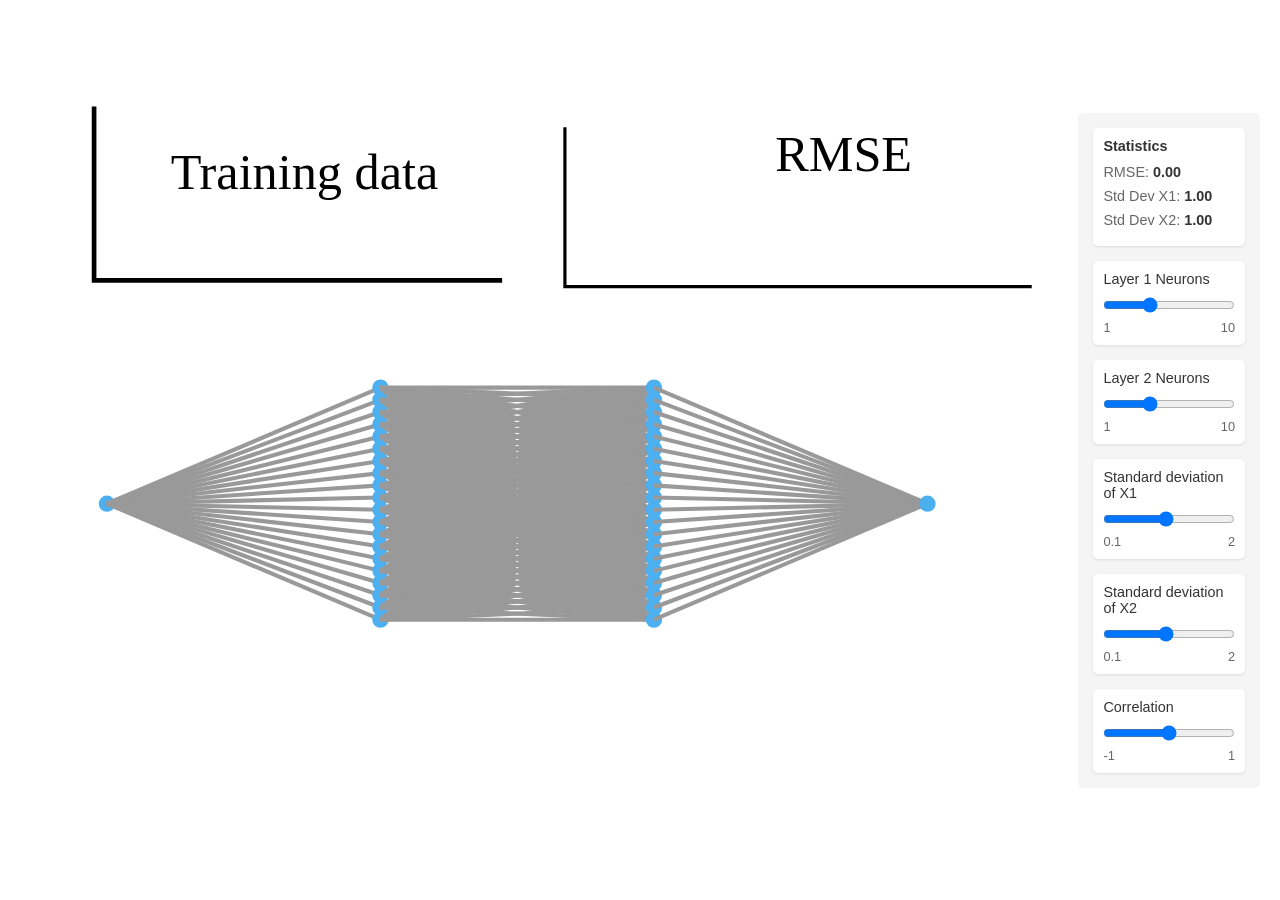
==== index_1.html @ 11ed2201 "three different implemented examples" ====
<!DOCTYPE html>
<html>
<head>
    <link rel="stylesheet" href="css/styles.css">
    <script src="https://d3js.org/d3.v7.min.js"></script>
  <title>Interactive SVG Framework</title>
</head>
<body>
  <div id="app"></div>
        <!-- Right side - Controls -->
    <div class="controls-container">
        <!-- Statistics Section -->
        <div class="stats-section">
            <h3>Statistics</h3>
            <div class="stat-item">
                <span class="stat-label">RMSE:</span>
                <span class="stat-value" id="RMSEValue">0.00</span>
            </div>
            <div class="stat-item">
                <span class="stat-label">Std Dev X1:</span>
                <span class="stat-value" id="stdX1Value">1.00</span>
            </div>
            <div class="stat-item">
                <span class="stat-label">Std Dev X2:</span>
                <span class="stat-value" id="stdX2Value">1.00</span>
            </div>
        </div>

        <!-- Sliders -->
        <div class="slider-group">
            <div class="slider-label">Layer 1 Neurons</div>
            <input id="meanX1" class="slider" type="range" min="1" max="10" step="1" value="4">
            <div class="range-values">
                <span>1</span>
                <span>10</span>
            </div>
        </div>

        <div class="slider-group">
            <div class="slider-label">Layer 2 Neurons</div>
            <input id="meanX2" class="slider" type="range" min="1" max="10" step="1" value="4">
            <div class="range-values">
                <span>1</span>
                <span>10</span>
            </div>
        </div>

        <div class="slider-group">
            <div class="slider-label">Standard deviation of X1</div>
            <input id="stdX1" class="slider" type="range" min="0.1" max="2" step="0.1" value="1">
            <div class="range-values">
                <span>0.1</span>
                <span>2</span>
            </div>
        </div>

        <div class="slider-group">
            <div class="slider-label">Standard deviation of X2</div>
            <input id="stdX2" class="slider" type="range" min="0.1" max="2" step="0.1" value="1">
            <div class="range-values">
                <span>0.1</span>
                <span>2</span>
            </div>
        </div>

        <div class="slider-group">
            <div class="slider-label">Correlation</div>
            <input id="correlation" class="slider" type="range" min="-1" max="1" step="0.01" value="0">
            <div class="range-values">
                <span>-1</span>
                <span>1</span>
            </div>
        </div>
  <script type="module" src="./src/main.js"></script>
</body>
</html>
---- css/styles.css ----
/* Reset and base styles */
* {
    box-sizing: border-box;
    margin: 0;
    padding: 0;
}

body {
    font-family: Arial, sans-serif;
    display: flex;
    justify-content: center;
    align-items: center;
    height: 100vh;
    margin: 0;
    padding: 20px;
}

/* Main container layout */
.main-container {
    display: flex;
    flex-direction: column;
    width: 90vw;
    height: 90vh;
    padding: 10px;
    gap: 10px;
}

/* Top settings section */
.graph-settings {
    display: flex;
    flex-direction: column;
    gap: 10px;
    background: #f5f5f5;
    padding: 10px;
    border-radius: 5px;
}

.settings-row {
    display: flex;
    justify-content: space-between;
    align-items: center;
    width: 100%;
}

.primary-controls {
    display: flex;
    gap: 15px;
}

.secondary-controls {
    display: flex;
    gap: 15px;
    flex-wrap: wrap;
}

.settings-inputs {
    display: flex;
    align-items: center;
    gap: 15px;
    flex-wrap: wrap;
}

.text-input-group {
    display: flex;
    align-items: center;
    gap: 5px;
    font-size: 0.9em;
}

.text-input {
    padding: 3px 5px;
    width: 120px;
    height: 24px;
    font-size: 0.9em;
}

select.text-input {
    width: 180px;
    padding-right: 20px;
}

/* Apply button styles */
.apply-button {
    background-color: #4CAF50;
    color: white;
    padding: 8px 20px;
    border: none;
    border-radius: 4px;
    cursor: pointer;
    font-size: 0.9em;
    transition: background-color 0.3s;
}

.apply-button:hover {
    background-color: #45a049;
}

.apply-button:active {
    background-color: #3d8b40;
}

/* Content area layout */
.content-container {
    display: grid;
    grid-template-columns: 1fr 300px;
    gap: 20px;
    flex-grow: 1;
}

/* Visualization area */
#app {
    width: 100%;
    height: 100%;
    background: #fff;
    border-radius: 5px;
}

#app svg {
    padding: 20px;
    width: 100%;
    height: 100%;
    max-height: 80vh;
}

/* Controls container */
.controls-container {
    background: #f5f5f5;
    padding: 15px;
    border-radius: 5px;
    display: flex;
    flex-direction: column;
    gap: 15px;
}

/* Slider styles */
.slider-group {
    background: white;
    padding: 10px;
    border-radius: 5px;
    box-shadow: 0 1px 3px rgba(0,0,0,0.1);
    width: 100%;
}

.slider {
    width: 100%;
    margin: 5px 0;
}

.slider-label {
    font-size: 0.9em;
    margin-bottom: 5px;
    color: #333;
}

.range-values {
    display: flex;
    justify-content: space-between;
    font-size: 0.8em;
    color: #666;
    margin-top: 2px;
}

/* Stats section */
.stats-section {
    background: white;
    padding: 10px;
    border-radius: 5px;
    box-shadow: 0 1px 3px rgba(0,0,0,0.1);
}

.stats-section h3 {
    font-size: 0.9em;
    margin-bottom: 10px;
    color: #333;
}

.stat-item {
    margin-bottom: 8px;
    font-size: 0.9em;
}

.stat-label {
    color: #666;
}

.stat-value {
    font-weight: bold;
    color: #333;
}
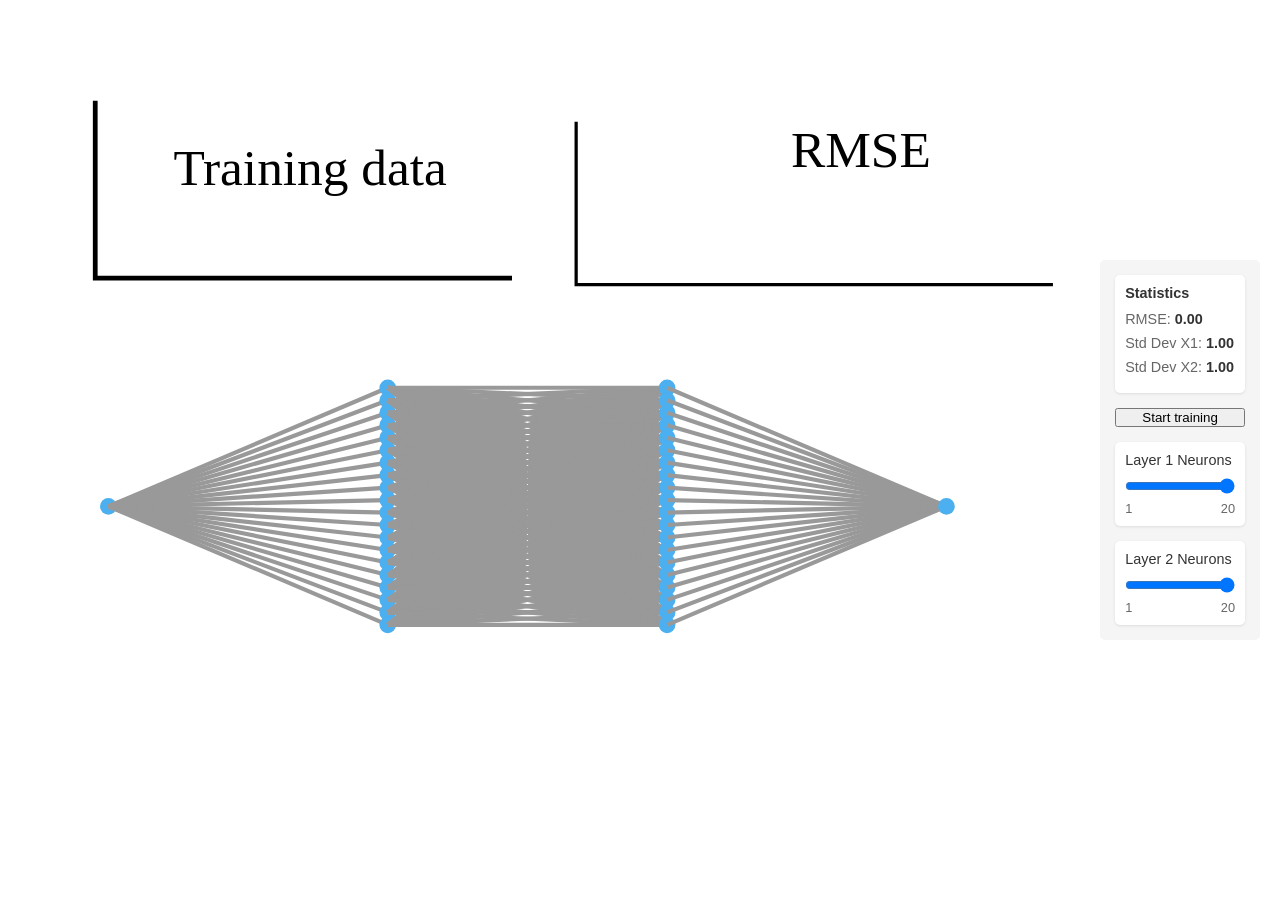
==== commit c55afe72: "Remove/Adjust sliders in the html" ====
--- a/index_1.html
+++ b/index_1.html
@@ -1,13 +1,15 @@
 <!DOCTYPE html>
 <html>
+
 <head>
     <link rel="stylesheet" href="css/styles.css">
     <script src="https://d3js.org/d3.v7.min.js"></script>
-  <title>Interactive SVG Framework</title>
+    <title>Interactive SVG Framework</title>
 </head>
+
 <body>
-  <div id="app"></div>
-        <!-- Right side - Controls -->
+    <div id="app"></div>
+    <!-- Right side - Controls -->
     <div class="controls-container">
         <!-- Statistics Section -->
         <div class="stats-section">
@@ -27,50 +29,25 @@
         </div>
 
         <!-- Sliders -->
+        <button type="button" id="startTraining">Start training</button>
         <div class="slider-group">
             <div class="slider-label">Layer 1 Neurons</div>
-            <input id="meanX1" class="slider" type="range" min="1" max="10" step="1" value="4">
+            <input id="meanX1" class="slider" type="range" min="1" max="20" step="1" value="20">
             <div class="range-values">
                 <span>1</span>
-                <span>10</span>
+                <span>20</span>
             </div>
         </div>
 
         <div class="slider-group">
             <div class="slider-label">Layer 2 Neurons</div>
-            <input id="meanX2" class="slider" type="range" min="1" max="10" step="1" value="4">
+            <input id="meanX2" class="slider" type="range" min="1" max="20" step="1" value="20">
             <div class="range-values">
                 <span>1</span>
-                <span>10</span>
+                <span>20</span>
             </div>
         </div>
+        <script type="module" src="./src/main.js"></script>
+</body>
 
-        <div class="slider-group">
-            <div class="slider-label">Standard deviation of X1</div>
-            <input id="stdX1" class="slider" type="range" min="0.1" max="2" step="0.1" value="1">
-            <div class="range-values">
-                <span>0.1</span>
-                <span>2</span>
-            </div>
-        </div>
-
-        <div class="slider-group">
-            <div class="slider-label">Standard deviation of X2</div>
-            <input id="stdX2" class="slider" type="range" min="0.1" max="2" step="0.1" value="1">
-            <div class="range-values">
-                <span>0.1</span>
-                <span>2</span>
-            </div>
-        </div>
-
-        <div class="slider-group">
-            <div class="slider-label">Correlation</div>
-            <input id="correlation" class="slider" type="range" min="-1" max="1" step="0.01" value="0">
-            <div class="range-values">
-                <span>-1</span>
-                <span>1</span>
-            </div>
-        </div>
-  <script type="module" src="./src/main.js"></script>
-</body>
-</html>
+</html>
